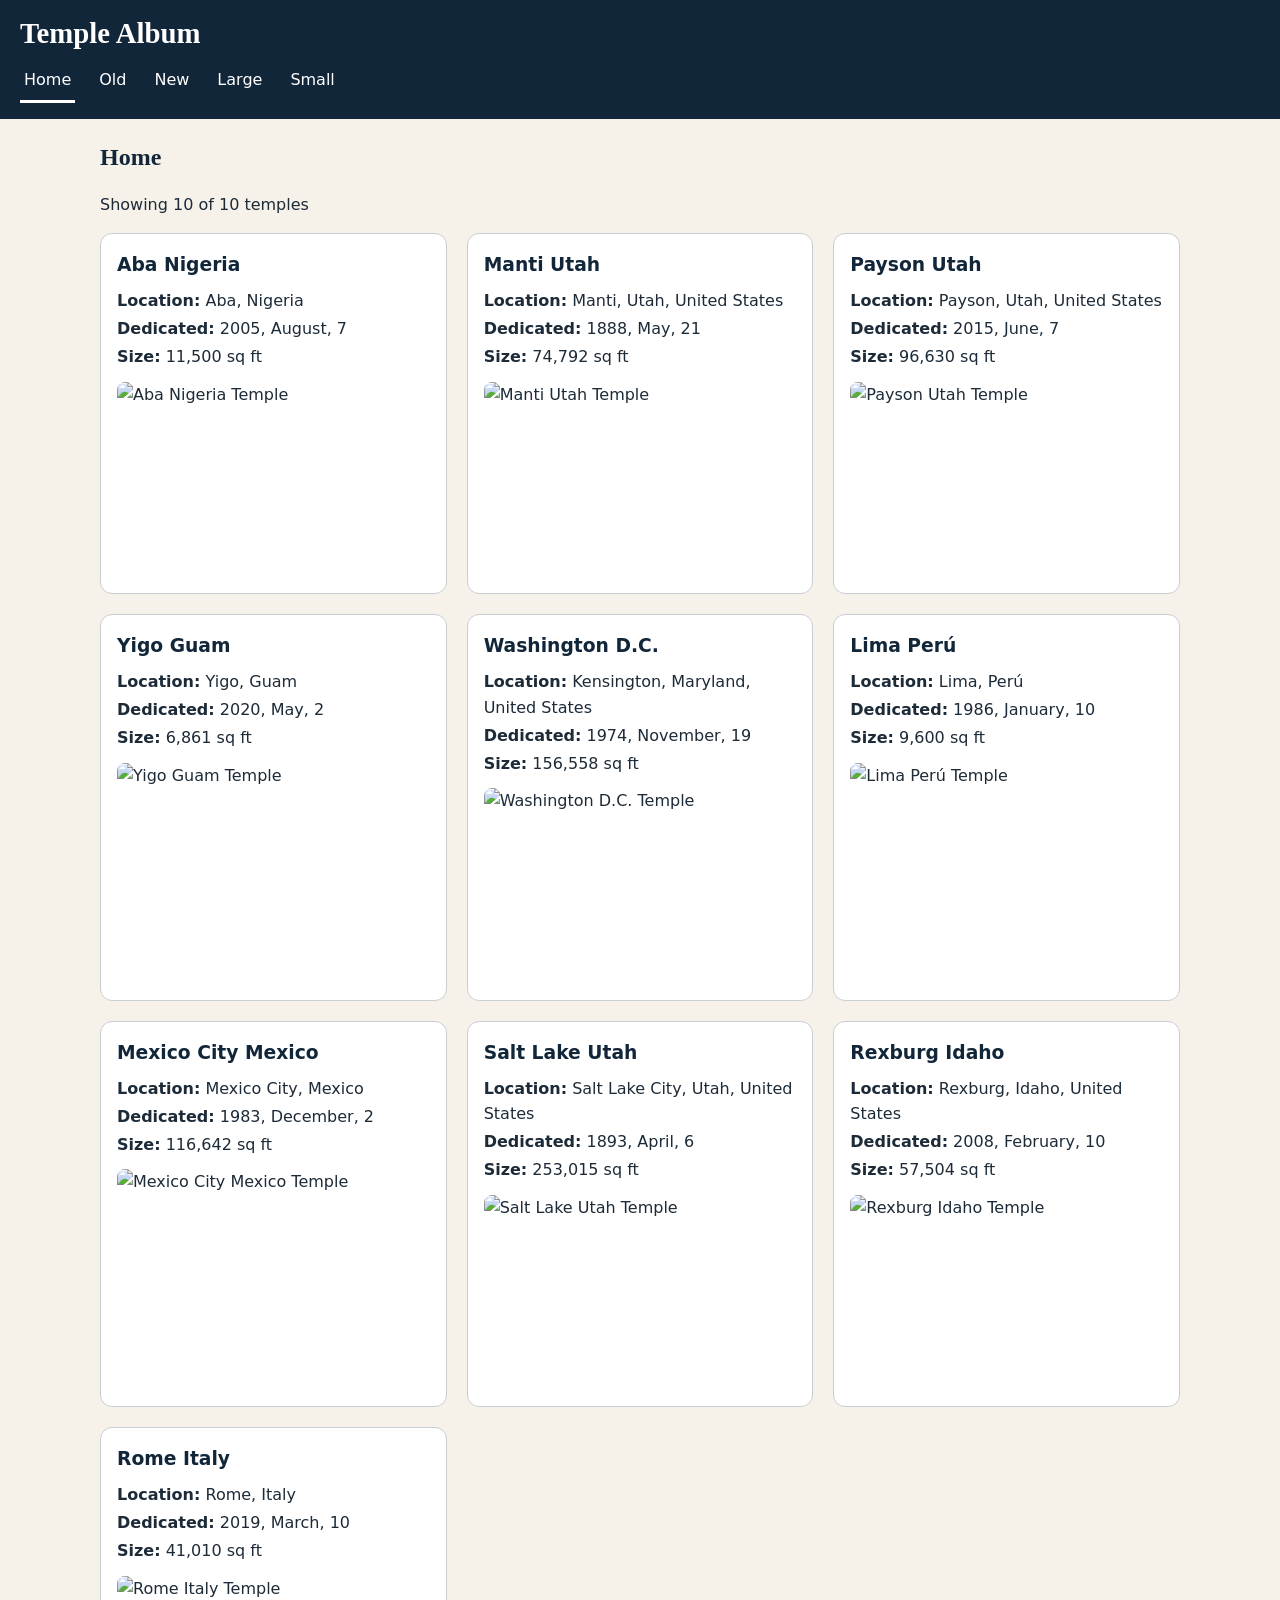
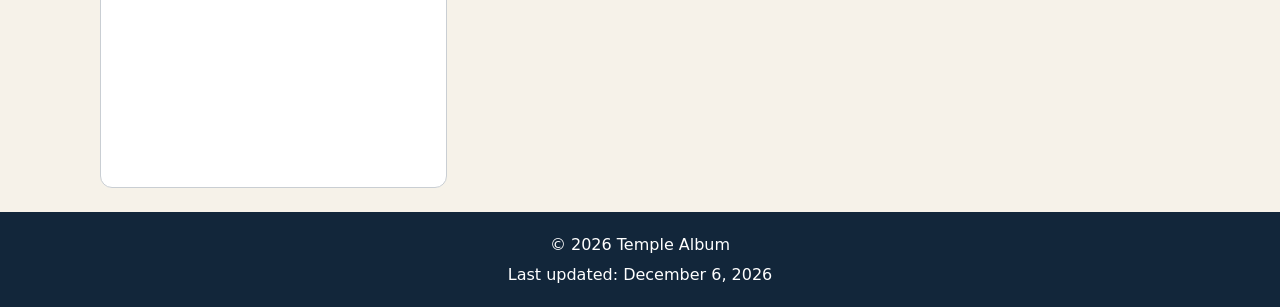
==== filtered-temples.html @ b8d34579 "week4" ====
<!DOCTYPE html>
<html lang="en">
<head>
  <meta charset="utf-8">
  <meta name="viewport" content="width=device-width, initial-scale=1">
  <title>Temple Album | Filtered Temples</title>
  <meta name="description" content="A picture album of temples that you can filter by age and size.">
  <link rel="stylesheet" href="styles/filtered-temples.css">
  <script src="scripts/filtered-temples.js" defer></script>
</head>
<body>
  <header class="site-header">
    <h1>Temple Album</h1>
    <nav aria-label="Main navigation">
      <ul class="nav-list">
        <li><a href="#" data-filter="home" aria-current="page">Home</a></li>
        <li><a href="#" data-filter="old">Old</a></li>
        <li><a href="#" data-filter="new">New</a></li>
        <li><a href="#" data-filter="large">Large</a></li>
        <li><a href="#" data-filter="small">Small</a></li>
      </ul>
    </nav>
  </header>

  <main>
    <h2 id="album-title">Home</h2>
    <p id="album-count" aria-live="polite"></p>
    <section id="temple-album" class="album" aria-labelledby="album-title"></section>
  </main>

  <footer class="site-footer">
    <p>&copy; <span id="current-year"></span> Temple Album</p>
    <p id="last-modified"></p>
  </footer>
</body>
</html>
---- styles/filtered-temples.css ----
:root {
  --navy: #12263a;
  --teal: #0a6c74;
  --sand: #f6f2e9;
  --white: #ffffff;
  --text: #1d2b38;
  --border: #c9ced3;
}

* {
  box-sizing: border-box;
}

body {
  margin: 0;
  font-family: "Segoe UI", system-ui, Roboto, Arial, sans-serif;
  line-height: 1.6;
  color: var(--text);
  background-color: var(--sand);
}

h1,
h2 {
  font-family: Georgia, "Times New Roman", serif;
  line-height: 1.2;
}

.site-header {
  padding: 1rem 1.25rem;
  color: var(--white);
  background-color: var(--navy);
}

.site-header h1 {
  margin: 0 0 0.5rem;
  font-size: 1.8rem;
}

.nav-list {
  display: flex;
  flex-wrap: wrap;
  gap: 0.25rem 1.25rem;
  margin: 0;
  padding: 0;
  list-style: none;
}

.nav-list a {
  display: inline-block;
  padding: 0.5rem 0.25rem;
  color: var(--white);
  text-decoration: none;
  border-bottom: 3px solid transparent;
}

.nav-list a:hover,
.nav-list a[aria-current="page"] {
  border-bottom-color: var(--white);
}

.nav-list a:focus-visible {
  outline: 3px solid var(--white);
  outline-offset: 3px;
}

main {
  max-width: 70rem;
  margin-inline: auto;
  padding: 1.5rem 1.25rem;
}

main h2 {
  margin-top: 0;
  color: var(--navy);
}

.album {
  display: grid;
  gap: 1.25rem;
  grid-template-columns: repeat(auto-fit, minmax(16rem, 1fr));
}

.temple-card {
  margin: 0;
  padding: 1rem;
  background-color: var(--white);
  border: 1px solid var(--border);
  border-radius: 0.75rem;
}

.temple-card h3 {
  margin: 0 0 0.5rem;
  color: var(--navy);
}

.temple-card p {
  margin: 0.15rem 0;
}

.temple-card img {
  display: block;
  width: 100%;
  height: auto;
  margin-top: 0.75rem;
  border-radius: 0.5rem;
}

.site-footer {
  padding: 1rem 1.25rem;
  text-align: center;
  color: var(--white);
  background-color: var(--navy);
}

.site-footer p {
  margin: 0.25rem 0;
}
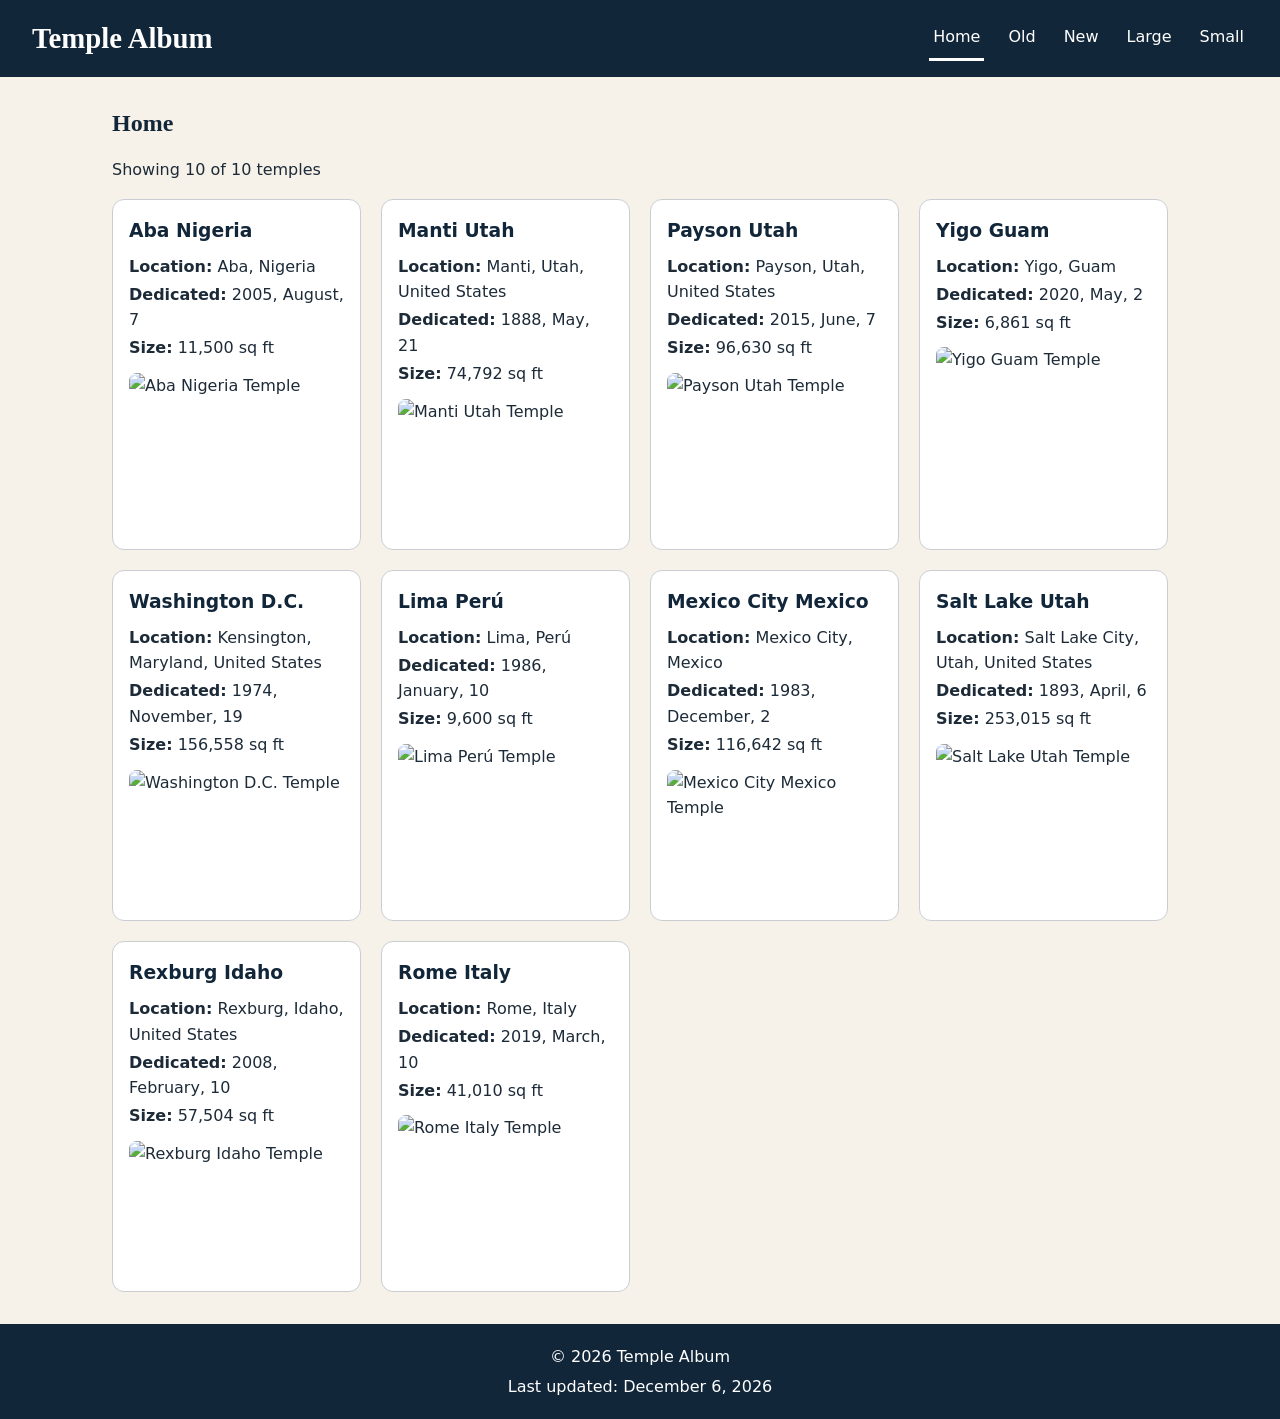
==== commit c1324ac6: "week4 update" ====
--- a/filtered-temples.html
+++ b/filtered-temples.html
@@ -4,6 +4,7 @@
   <meta charset="utf-8">
   <meta name="viewport" content="width=device-width, initial-scale=1">
   <title>Temple Album | Filtered Temples</title>
+  <meta name="author" content="Rufaro">
   <meta name="description" content="A picture album of temples that you can filter by age and size.">
   <link rel="stylesheet" href="styles/filtered-temples.css">
   <script src="scripts/filtered-temples.js" defer></script>
--- a/styles/filtered-temples.css
+++ b/styles/filtered-temples.css
@@ -50,7 +50,7 @@
   padding: 0.5rem 0.25rem;
   color: var(--white);
   text-decoration: none;
-  border-bottom: 3px solid transparent;
+  border-bottom: 3px solid var(--navy);
 }
 
 .nav-list a:hover,
@@ -115,3 +115,32 @@
 .site-footer p {
   margin: 0.25rem 0;
 }
+
+/* ---------- Tablet and larger screens ---------- */
+@media (min-width: 48em) {
+  .site-header {
+    display: flex;
+    align-items: center;
+    justify-content: space-between;
+    padding-inline: 2rem;
+  }
+
+  .site-header h1 {
+    margin: 0;
+  }
+
+  main {
+    padding: 2rem;
+  }
+
+  .album {
+    grid-template-columns: repeat(3, 1fr);
+  }
+}
+
+/* ---------- Wide desktop screens ---------- */
+@media (min-width: 70em) {
+  .album {
+    grid-template-columns: repeat(4, 1fr);
+  }
+}
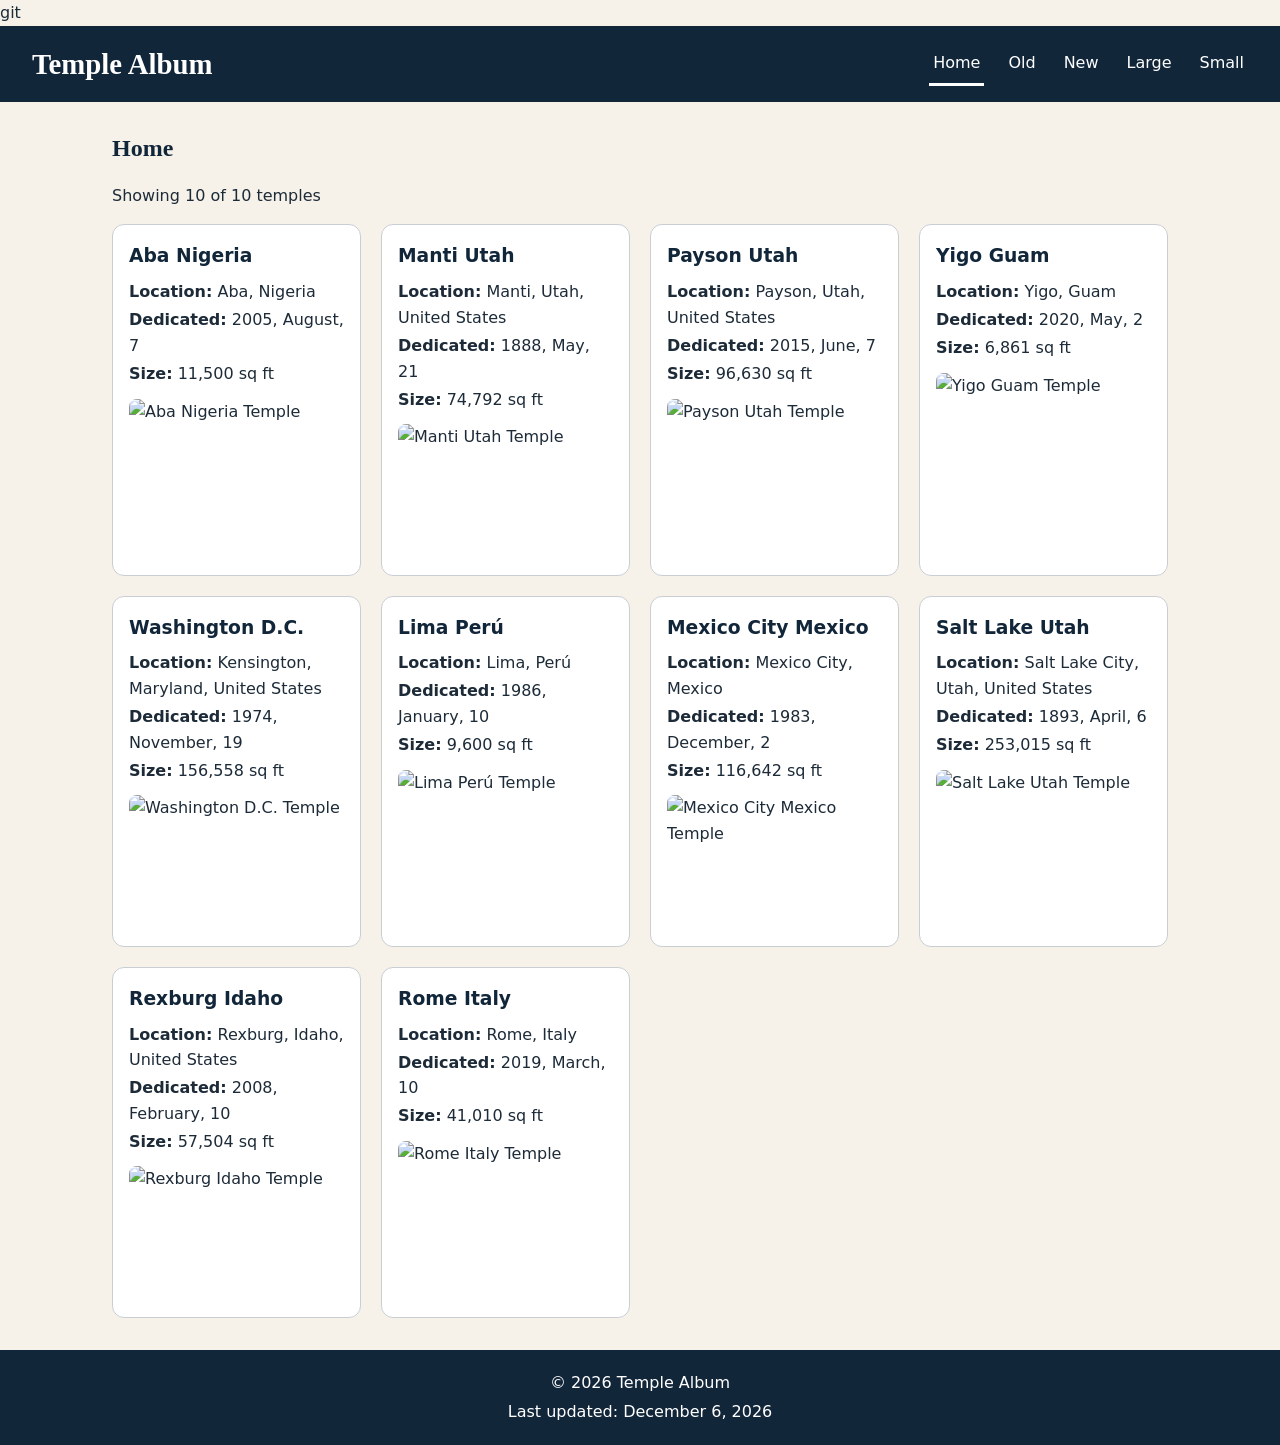
==== commit 76d71df0: "week4v1" ====
--- a/filtered-temples.html
+++ b/filtered-temples.html
@@ -1,37 +1,44 @@
-<!DOCTYPE html>
+<!doctype html>
 <html lang="en">
-<head>
-  <meta charset="utf-8">
-  <meta name="viewport" content="width=device-width, initial-scale=1">
-  <title>Temple Album | Filtered Temples</title>
-  <meta name="author" content="Rufaro">
-  <meta name="description" content="A picture album of temples that you can filter by age and size.">
-  <link rel="stylesheet" href="styles/filtered-temples.css">
-  <script src="scripts/filtered-temples.js" defer></script>
-</head>
-<body>
-  <header class="site-header">
-    <h1>Temple Album</h1>
-    <nav aria-label="Main navigation">
-      <ul class="nav-list">
-        <li><a href="#" data-filter="home" aria-current="page">Home</a></li>
-        <li><a href="#" data-filter="old">Old</a></li>
-        <li><a href="#" data-filter="new">New</a></li>
-        <li><a href="#" data-filter="large">Large</a></li>
-        <li><a href="#" data-filter="small">Small</a></li>
-      </ul>
-    </nav>
-  </header>
+  <head>
+    <meta charset="utf-8" />
+    <meta name="viewport" content="width=device-width, initial-scale=1" />
+    <title>Temple Album | Filtered Temples</title>
+    <meta name="author" content="Rufaro Chirume" />
+    <meta
+      name="description"
+      content="A picture album of temples that you can filter by age and size."
+    />
+    <link rel="stylesheet" href="styles/filtered-temples.css" />
+    <script src="scripts/filtered-temples.js" defer></script></head
+  >git
+  <body>
+    <header class="site-header">
+      <h1>Temple Album</h1>
+      <nav aria-label="Main navigation">
+        <ul class="nav-list">
+          <li><a href="#" data-filter="home" aria-current="page">Home</a></li>
+          <li><a href="#" data-filter="old">Old</a></li>
+          <li><a href="#" data-filter="new">New</a></li>
+          <li><a href="#" data-filter="large">Large</a></li>
+          <li><a href="#" data-filter="small">Small</a></li>
+        </ul>
+      </nav>
+    </header>
 
-  <main>
-    <h2 id="album-title">Home</h2>
-    <p id="album-count" aria-live="polite"></p>
-    <section id="temple-album" class="album" aria-labelledby="album-title"></section>
-  </main>
+    <main>
+      <h2 id="album-title">Home</h2>
+      <p id="album-count" aria-live="polite"></p>
+      <section
+        id="temple-album"
+        class="album"
+        aria-labelledby="album-title"
+      ></section>
+    </main>
 
-  <footer class="site-footer">
-    <p>&copy; <span id="current-year"></span> Temple Album</p>
-    <p id="last-modified"></p>
-  </footer>
-</body>
+    <footer class="site-footer">
+      <p>&copy; <span id="current-year"></span> Temple Album</p>
+      <p id="last-modified"></p>
+    </footer>
+  </body>
 </html>
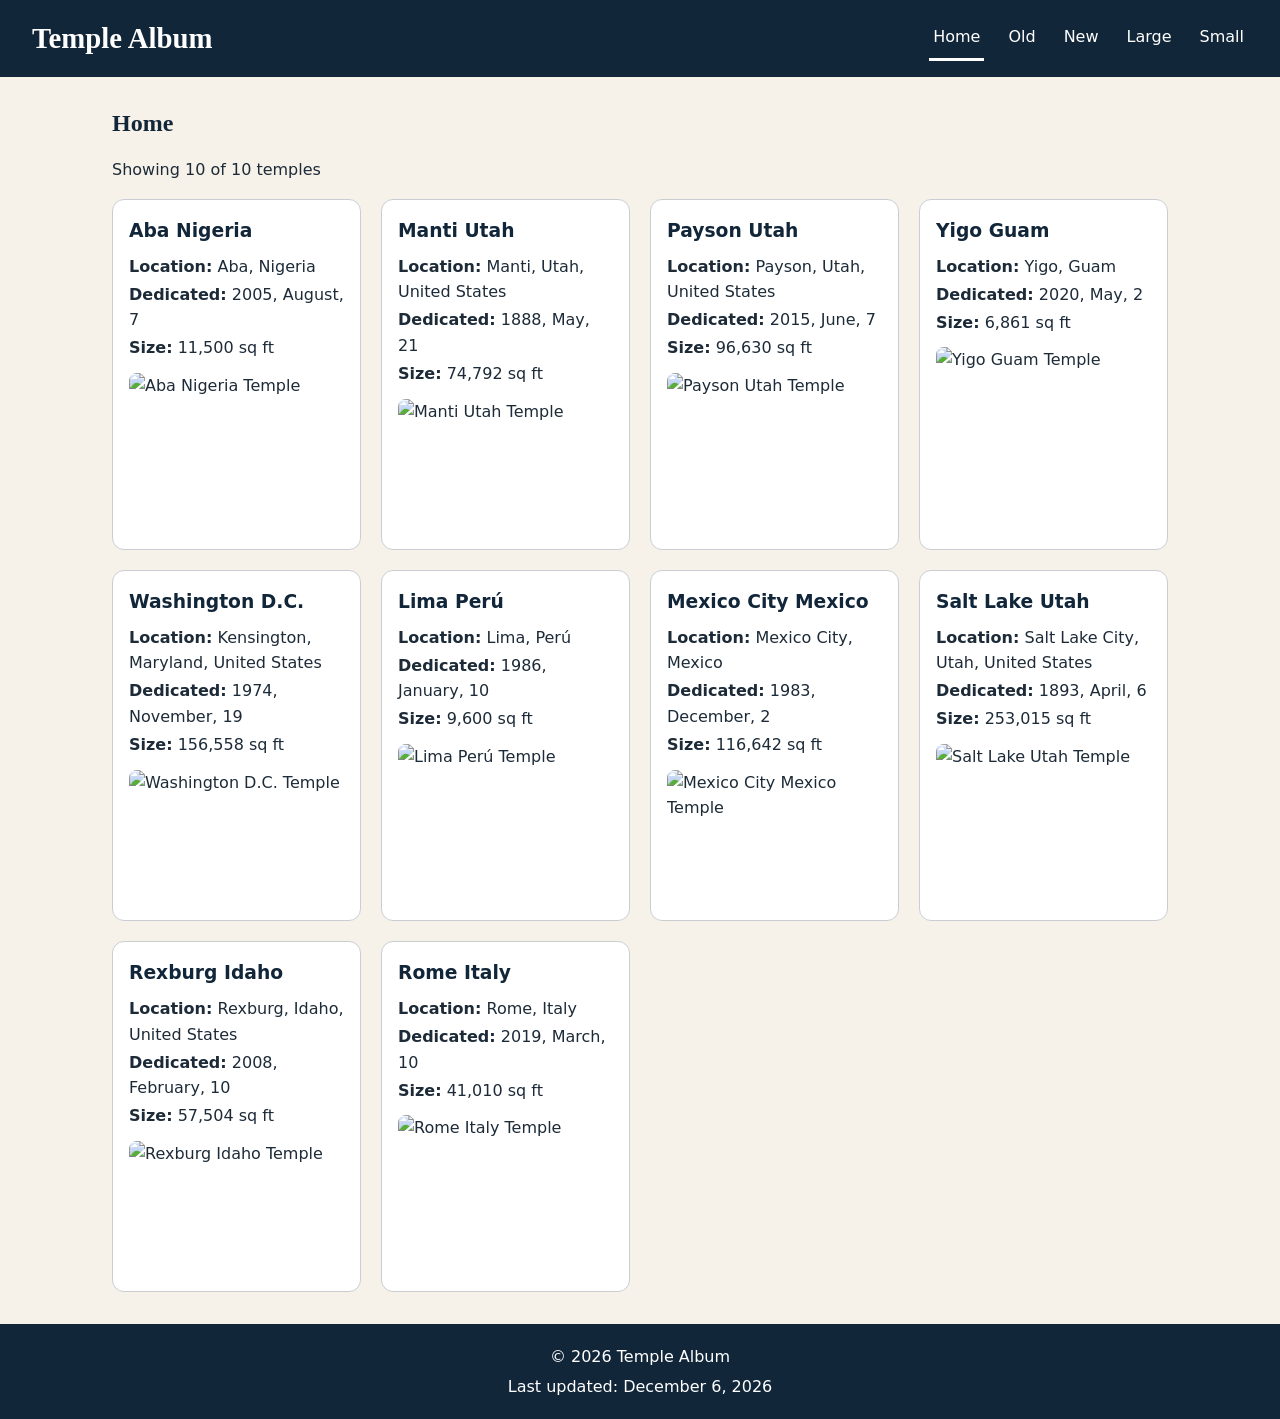
==== commit 748d82fd: "week4v2" ====
--- a/filtered-temples.html
+++ b/filtered-temples.html
@@ -10,8 +10,8 @@
       content="A picture album of temples that you can filter by age and size."
     />
     <link rel="stylesheet" href="styles/filtered-temples.css" />
-    <script src="scripts/filtered-temples.js" defer></script></head
-  >git
+    <script src="scripts/filtered-temples.js" defer></script>
+  </head>
   <body>
     <header class="site-header">
       <h1>Temple Album</h1>
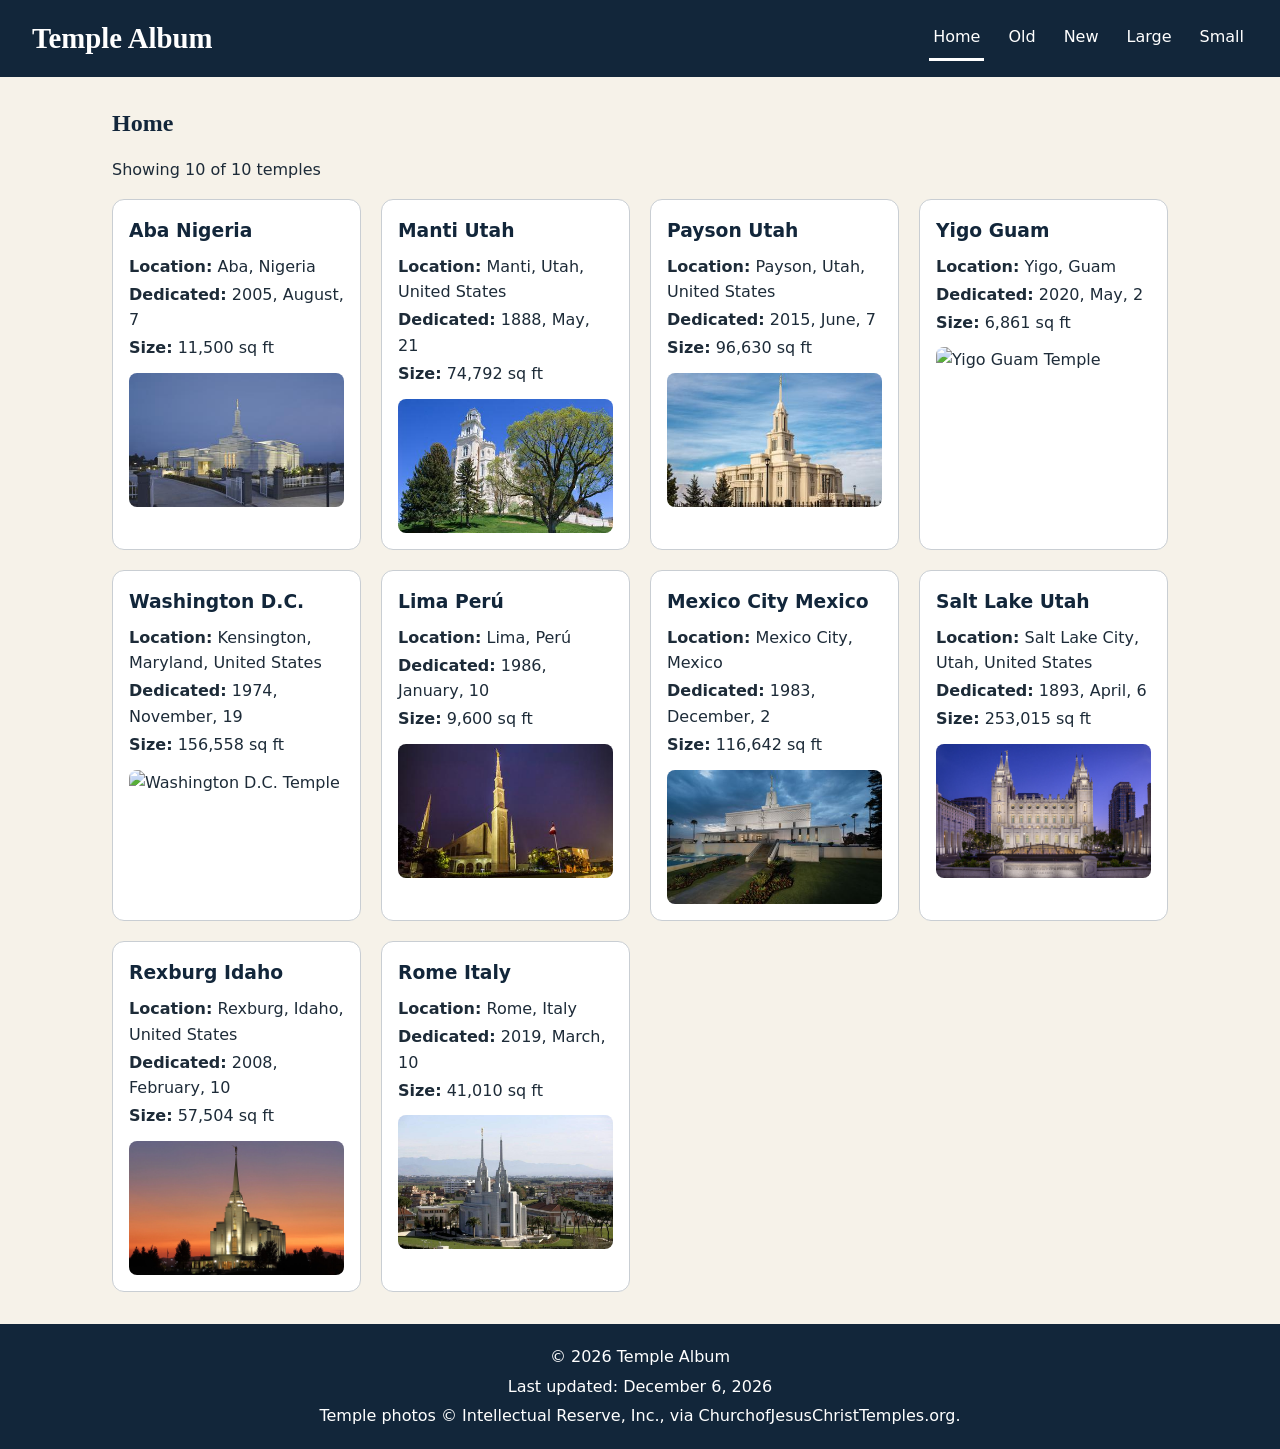
==== commit 059c72b1: "week4v4" ====
--- a/filtered-temples.html
+++ b/filtered-temples.html
@@ -1,44 +1,38 @@
-<!doctype html>
+<!DOCTYPE html>
 <html lang="en">
-  <head>
-    <meta charset="utf-8" />
-    <meta name="viewport" content="width=device-width, initial-scale=1" />
-    <title>Temple Album | Filtered Temples</title>
-    <meta name="author" content="Rufaro Chirume" />
-    <meta
-      name="description"
-      content="A picture album of temples that you can filter by age and size."
-    />
-    <link rel="stylesheet" href="styles/filtered-temples.css" />
-    <script src="scripts/filtered-temples.js" defer></script>
-  </head>
-  <body>
-    <header class="site-header">
-      <h1>Temple Album</h1>
-      <nav aria-label="Main navigation">
-        <ul class="nav-list">
-          <li><a href="#" data-filter="home" aria-current="page">Home</a></li>
-          <li><a href="#" data-filter="old">Old</a></li>
-          <li><a href="#" data-filter="new">New</a></li>
-          <li><a href="#" data-filter="large">Large</a></li>
-          <li><a href="#" data-filter="small">Small</a></li>
-        </ul>
-      </nav>
-    </header>
+<head>
+  <meta charset="utf-8">
+  <meta name="viewport" content="width=device-width, initial-scale=1">
+  <title>Temple Album | Filtered Temples</title>
+  <meta name="author" content="Rufaro">
+  <meta name="description" content="A picture album of temples that you can filter by age and size.">
+  <link rel="stylesheet" href="styles/filtered-temples.css">
+  <script src="scripts/filtered-temples.js" defer></script>
+</head>
+<body>
+  <header class="site-header">
+    <h1>Temple Album</h1>
+    <nav aria-label="Main navigation">
+      <ul class="nav-list">
+        <li><a href="#" data-filter="home" aria-current="page">Home</a></li>
+        <li><a href="#" data-filter="old">Old</a></li>
+        <li><a href="#" data-filter="new">New</a></li>
+        <li><a href="#" data-filter="large">Large</a></li>
+        <li><a href="#" data-filter="small">Small</a></li>
+      </ul>
+    </nav>
+  </header>
 
-    <main>
-      <h2 id="album-title">Home</h2>
-      <p id="album-count" aria-live="polite"></p>
-      <section
-        id="temple-album"
-        class="album"
-        aria-labelledby="album-title"
-      ></section>
-    </main>
+  <main>
+    <h2 id="album-title">Home</h2>
+    <p id="album-count" aria-live="polite"></p>
+    <section id="temple-album" class="album" aria-labelledby="album-title"></section>
+  </main>
 
-    <footer class="site-footer">
-      <p>&copy; <span id="current-year"></span> Temple Album</p>
-      <p id="last-modified"></p>
-    </footer>
-  </body>
+  <footer class="site-footer">
+    <p>&copy; <span id="current-year"></span> Temple Album</p>
+    <p id="last-modified"></p>
+    <p>Temple photos &copy; Intellectual Reserve, Inc., via ChurchofJesusChristTemples.org.</p>
+  </footer>
+</body>
 </html>
--- a/styles/filtered-temples.css
+++ b/styles/filtered-temples.css
@@ -101,6 +101,8 @@
   display: block;
   width: 100%;
   height: auto;
+  aspect-ratio: 8 / 5;
+  object-fit: cover;
   margin-top: 0.75rem;
   border-radius: 0.5rem;
 }
